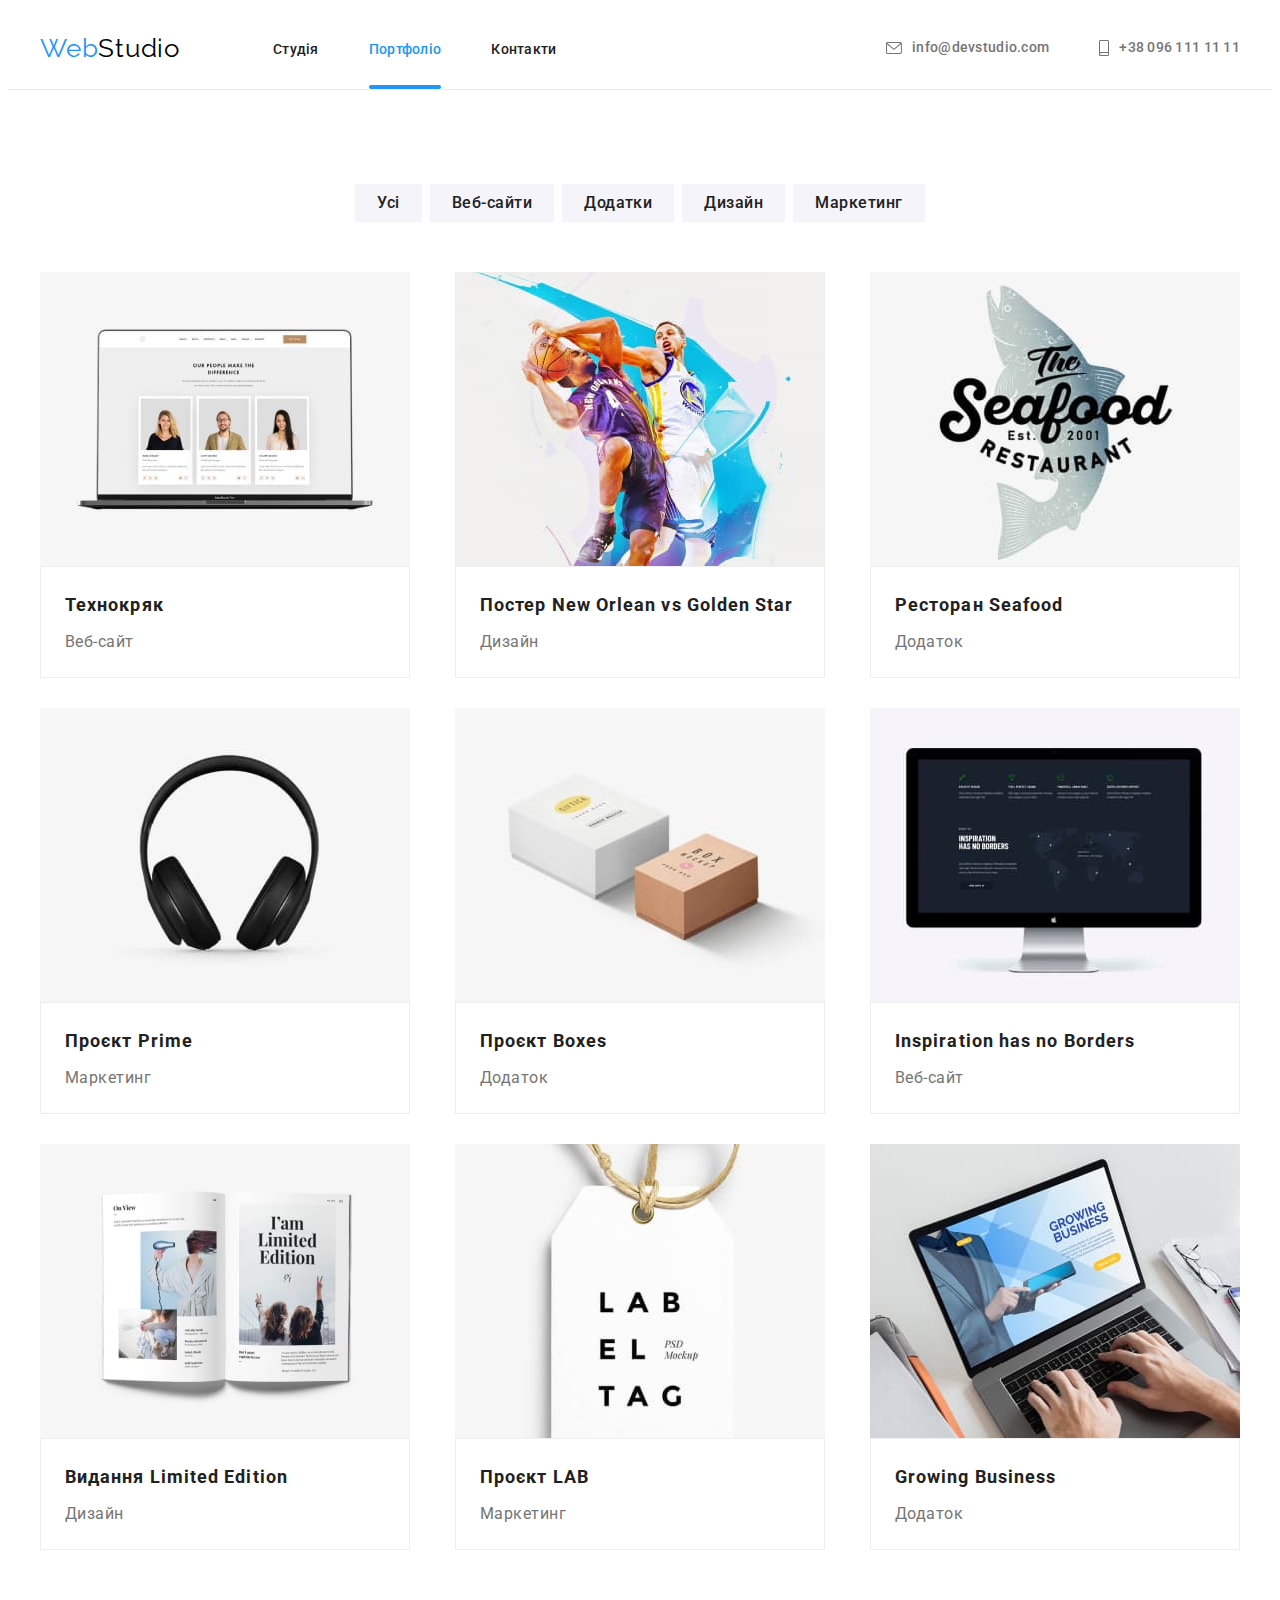
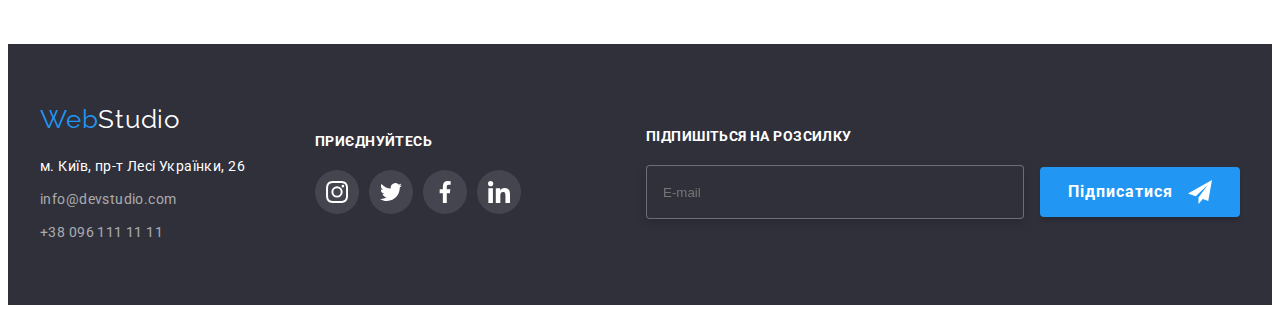
==== portfolio.html @ 121946a0 "Initial commit" ====
<!DOCTYPE html>
<html lang="uk">
  <head>
    <meta charset="UTF-8" />
    <meta http-equiv="X-UA-Compatible" content="IE=edge" />
    <meta name="viewport" content="width=device-width, initial-scale=1.0" />
    <title>Портфоліо</title>
    <link
      rel="stylesheet"
      href="https://cdnjs.cloudflare.com/ajax/libs/modern-normalize/1.1.0/modern-normalize.min.css"
      integrity="sha512-wpPYUAdjBVSE4KJnH1VR1HeZfpl1ub8YT/NKx4PuQ5NmX2tKuGu6U/JRp5y+Y8XG2tV+wKQpNHVUX03MfMFn9Q=="
      crossorigin="anonymous"
      referrerpolicy="no-referrer"
    />
    <link rel="stylesheet" href="./css/style.css" />
    <link rel="preconnect" href="https://fonts.googleapis.com" />
    <link rel="preconnect" href="https://fonts.gstatic.com" crossorigin />
    <link
      href="https://fonts.googleapis.com/css2?family=Raleway:wght@700&family=Roboto:wght@400;500;700;900&display=swap"
      rel="stylesheet"
    />
  </head>

  <body>
    <header>
      <div class="container">
        <a class="logo-header" href="">Web<span class="header-studio">Studio</span></a>
        <nav>
          <ul class="list">
            <li><a href="./index.html" class="link" target="_self">Студія</a></li>
            <li><a href="" class="link current">Портфоліо</a></li>
            <li><a href="" class="link">Контакти</a></li>
          </ul>
        </nav>

        <ul class="header-adress">
          <li>
            <a href="mailto:info@devstudio.com" class="header-mail">
              <svg width="16" height="12" class="header-mail-icon">
                <use href="./images/icons.svg#icon-envelope"></use>
              </svg>
              info@devstudio.com</a
            >
          </li>
          <li>
            <a href="tel:+380961111111" class="header-phone"
              ><svg width="10" height="16" class="header-phone-icon">
                <use href="./images/icons.svg#icon-smartphone"></use>
              </svg>
              +38 096 111 11 11</a
            >
          </li>
        </ul>
      </div>
    </header>
    <main>
      <section class="section">
        <div class="container">
          <ul class="main-list-btn">
            <li class="main-link-btn"><button class="button" type="button">Усі</button></li>
            <li class="main-link-btn"><button class="button" type="button">Веб-сайти</button></li>
            <li class="main-link-btn"><button class="button" type="button">Додатки</button></li>
            <li class="main-link-btn"><button class="button" type="button">Дизайн</button></li>
            <li class="main-link-btn"><button class="button" type="button">Маркетинг</button></li>
          </ul>
          <ul class="main-list">
            <li class="main-link">
              <a href="#" class="main-link-list-foto">
                <div class="img-overley">
                  <div class="img-portfolio">
                    <img
                      class="imag"
                      src="./images/people.jpg"
                      alt="Розробники"
                      width="370"
                      height="294"
                    />
                  </div>
                  <div class="overley">
                    <p class="overley-text">
                      Ресурс пропонує комплексні пропозиції з різним рівнем функціоналу та сервісів.
                      Все це дозволить відвідувачу отримати вичерпні відомості про компанію чи
                      приватну особу.
                    </p>
                  </div>
                </div>
                <div class="main-link-title">
                  <h3 class="main-link-lead">Технокряк</h3>
                  <p class="main-link-text">Веб-сайт</p>
                </div>
              </a>
            </li>
            <li class="main-link">
              <a href="#" class="main-link-list-foto">
                <div class="img-overley">
                  <div class="img-portfolio">
                    <img
                      src="./images/basketball.jpg"
                      alt="Баскетболісти"
                      width="370"
                      height="294"
                    />
                  </div>
                  <div class="overley">
                    <p class="overley-text">
                      Ресурс пропонує комплексні пропозиції з різним рівнем функціоналу та сервісів.
                      Все це дозволить відвідувачу отримати вичерпні відомості про компанію чи
                      приватну особу.
                    </p>
                  </div>
                </div>
                <div class="main-link-title">
                  <h3 class="main-link-lead">Постер New Orlean vs Golden Star</h3>
                  <p class="main-link-text">Дизайн</p>
                </div></a
              >
            </li>
            <li class="main-link">
              <a href="#" class="main-link-list-foto">
                <div class="img-overley">
                  <div class="img-portfolio">
                    <img
                      src="./images/restaurant.jpg"
                      alt="Ресторан морепродуктів"
                      width="370"
                      height="294"
                    />
                  </div>
                  <div class="overley">
                    <p class="overley-text">
                      Ресурс пропонує комплексні пропозиції з різним рівнем функціоналу та сервісів.
                      Все це дозволить відвідувачу отримати вичерпні відомості про компанію чи
                      приватну особу.
                    </p>
                  </div>
                </div>
                <div class="main-link-title">
                  <h3 class="main-link-lead">Ресторан Seafood</h3>
                  <p class="main-link-text">Додаток</p>
                </div></a
              >
            </li>
            <li class="main-link">
              <a href="#" class="main-link-list-foto">
                <div class="img-overley">
                  <div class="img-portfolio">
                    <img src="./images/headphones.jpg" alt="Навушники" width="370" height="294" />
                  </div>
                  <div class="overley">
                    <p class="overley-text">
                      Ресурс пропонує комплексні пропозиції з різним рівнем функціоналу та сервісів.
                      Все це дозволить відвідувачу отримати вичерпні відомості про компанію чи
                      приватну особу.
                    </p>
                  </div>
                </div>
                <div class="main-link-title">
                  <h3 class="main-link-lead">Проєкт Prime</h3>
                  <p class="main-link-text">Маркетинг</p>
                </div></a
              >
            </li>
            <li class="main-link">
              <a href="#" class="main-link-list-foto">
                <div class="img-overley">
                  <div class="img-portfolio">
                    <img src="./images/boxes.jpg" alt="Дві коробочки" width="370" height="294" />
                  </div>
                  <div class="overley">
                    <p class="overley-text">
                      Ресурс пропонує комплексні пропозиції з різним рівнем функціоналу та сервісів.
                      Все це дозволить відвідувачу отримати вичерпні відомості про компанію чи
                      приватну особу.
                    </p>
                  </div>
                </div>
                <div class="main-link-title">
                  <h3 class="main-link-lead">Проєкт Boxes</h3>
                  <p class="main-link-text">Додаток</p>
                </div></a
              >
            </li>
            <li class="main-link">
              <a href="#" class="main-link-list-foto">
                <div class="img-overley">
                  <div class="img-portfolio">
                    <img src="./images/monitor.jpg" alt="Монітор" width="370" height="294" />
                  </div>
                  <div class="overley">
                    <p class="overley-text">
                      Ресурс пропонує комплексні пропозиції з різним рівнем функціоналу та сервісів.
                      Все це дозволить відвідувачу отримати вичерпні відомості про компанію чи
                      приватну особу.
                    </p>
                  </div>
                </div>
                <div class="main-link-title">
                  <h3 class="main-link-lead">Inspiration has no Borders</h3>
                  <p class="main-link-text">Веб-сайт</p>
                </div></a
              >
            </li>
            <li class="main-link">
              <a href="#" class="main-link-list-foto">
                <div class="img-overley">
                  <div class="img-portfolio">
                    <img src="./images/journal.jpg" alt="Журнал" width="370" height="294" />
                  </div>
                  <div class="overley">
                    <p class="overley-text">
                      Ресурс пропонує комплексні пропозиції з різним рівнем функціоналу та сервісів.
                      Все це дозволить відвідувачу отримати вичерпні відомості про компанію чи
                      приватну особу.
                    </p>
                  </div>
                </div>
                <div class="main-link-title">
                  <h3 class="main-link-lead">Видання Limited Edition</h3>
                  <p class="main-link-text">Дизайн</p>
                </div></a
              >
            </li>
            <li class="main-link">
              <a href="#" class="main-link-list-foto">
                <div class="img-overley">
                  <div class="img-portfolio">
                    <img src="./images/leibl.jpg" alt="Бірка" width="370" height="294" />
                  </div>
                  <div class="overley">
                    <p class="overley-text">
                      Ресурс пропонує комплексні пропозиції з різним рівнем функціоналу та сервісів.
                      Все це дозволить відвідувачу отримати вичерпні відомості про компанію чи
                      приватну особу.
                    </p>
                  </div>
                </div>
                <div class="main-link-title">
                  <h3 class="main-link-lead">Проєкт LAB</h3>
                  <p class="main-link-text">Маркетинг</p>
                </div></a
              >
            </li>
            <li class="main-link">
              <a href="#" class="main-link-list-foto">
                <div class="img-overley">
                  <div class="img-portfolio">
                    <img src="./images/notebook.jpg" alt="Ноутбук" width="370" height="294" />
                  </div>
                  <div class="overley">
                    <p class="overley-text">
                      Ресурс пропонує комплексні пропозиції з різним рівнем функціоналу та сервісів.
                      Все це дозволить відвідувачу отримати вичерпні відомості про компанію чи
                      приватну особу.
                    </p>
                  </div>
                </div>
                <div class="main-link-title">
                  <h3 class="main-link-lead">Growing Business</h3>
                  <p class="main-link-text">Додаток</p>
                </div></a
              >
            </li>
          </ul>
        </div>
      </section>
    </main>
    <footer class="footer">
      <div class="container footer-cont">
        <div class="experiment">
          <a class="logo-footer" href="">Web<span class="footer-studio">Studio</span></a>

          <address>
            <ul class="footer-adress">
              <li class="footer-adress-list">
                <a
                  href="https://goo.gl/maps/3ANPrS1P89TsDABWA"
                  class="map"
                  target="_blank"
                  rel="noopener noreferrer nofollow"
                  >м. Київ, пр-т Лесі Українки, 26</a
                >
              </li>
              <li class="footer-adress-list">
                <a href="mailto:info@devstudio.com" class="footer-mail">info@devstudio.com</a>
              </li>
              <li class="footer-adress-list">
                <a href="tel:+380961111111" class="footer-phone">+38 096 111 11 11</a>
              </li>
            </ul>
          </address>
        </div>

        <div class="footer-social">
          <h3 class="footer-invite-text">Приєднуйтесь</h3>
          <ul class="footer-invite">
            <li class="footer-invite-link">
              <a href="#" class="footer-invite-item"
                ><svg width="22" height="22" class="footer-invite-icon">
                  <use href="./images/icons.svg#icon-instagram"></use></svg
              ></a>
            </li>
            <li class="footer-invite-link">
              <a href="#" class="footer-invite-item"
                ><svg width="22" height="22" class="footer-invite-icon">
                  <use href="./images/icons.svg#icon-twitter"></use></svg
              ></a>
            </li>
            <li class="footer-invite-link">
              <a href="#" class="footer-invite-item"
                ><svg width="22" height="22" class="footer-invite-icon">
                  <use href="./images/icons.svg#icon-facebook"></use></svg
              ></a>
            </li>
            <li class="footer-invite-link">
              <a href="#" class="footer-invite-item"
                ><svg width="22" height="22" class="footer-invite-icon">
                  <use href="./images/icons.svg#icon-linkedin"></use></svg
              ></a>
            </li>
          </ul>
        </div>
        <div class="footer-mailing">
          <p class="footer-mailing-text">Підпишіться на розсилку</p>
          <form class="form-footer">
            <label class="mailing-text">
              <input class="input-text" name="Email" type="Email" placeholder="E-mail"
            /></label>

            <button type="submit" class="footer-mailing-btn">
              Підписатися
              <svg width="24" height="24" class="footer-icon-send">
                <use href="./images/icons.svg#icon-icon-send"></use>
              </svg>
            </button>
          </form>
        </div>
      </div>
    </footer>
    <script src="./js/modal.js"></script>
  </body>
</html>
---- css/style.css ----
:root {
  --primery-color: #212121;
  --accent-color: #2196f3;
  --second-color: #757575;
  --backround-color: #f5f5f5;
  --logo-web-color: #000000;
  --background-btn: #f5f4fa;
  --text-btn-accent: #ffffff;
  --footer-adress-text: rgba(255, 255, 255, 0.6);
  --footer-backround-color: #2f303a;
  --icon-color: #afb1b8;
}

/* ----------------------------body portfolio studio---------------------------------- */
body {
  font-family: 'Roboto', 'Raleway', sans-serif;
  color: var(--primery-color);
  /* width: 1600px;
  height: 1880px;
  background: #ffffff; */
}

p,
h1,
h2,
h3,
h4,
h5,
h6 {
  margin: 0px;
}

img {
  display: block;
  max-width: 100%;
  height: auto;
}

ul {
  margin: 0;
  padding-left: 0;
}

.button {
  cursor: pointer;
}

.section {
  padding: 94px 0px;
}

.container {
  width: 1200px;
  padding: 0px 15px;
  margin: 0px auto;
  /* border: 2px solid tomato; */
}

/*---------------------------- Header portfolio studio----------------------------- */
/* .container.container-header {
  border-bottom: 1px solid #ececec;
} */

header {
  border-bottom: 1px solid #ececec;
}

header .container {
  display: flex;
  align-items: center;
}

/* ---логотип--- */
.logo-header {
  padding: 25px 0;
  display: block;
}

.header-studio {
  color: var(--logo-web-color);
}

.logo-header {
  font-family: 'Raleway';
  font-size: 26px;
  line-height: 1.19;
  text-decoration: none;
  letter-spacing: 0.03em;
  color: var(--accent-color);
  margin-right: 93px;
}

/* ---сторінки сайту портфоліо--- */

.list {
  /* position: relative; */
  padding: 0;
  display: block;
  list-style-type: none;
  display: flex;
}

.link {
  position: relative;
  padding: 32px 0;
  font-weight: 500;
  font-size: 14px;
  line-height: 1.14;
  letter-spacing: 0.02em;
  text-decoration: none;
  color: var(--primery-color);
  transition: color 250ms cubic-bezier(0.4, 0, 0.2, 1);
}

.link:hover,
.link:focus {
  color: var(--accent-color);
}

.list .link.current::after {
  position: absolute;
  bottom: 0;
  right: 0;
  content: ' ';
  width: 100%;
  height: 4px;
  background: #2196f3;
  border-radius: 2px;
}

.list .link.current {
  color: var(--accent-color);
}

/* ---контакти шапки--- */
.header-adress {
  /* padding: 32px 0; */
  list-style-type: none;
  display: flex;
  margin-left: auto;
}

.header-mail {
  display: flex;
  margin-right: 50px;
  align-items: center;
}

.list > li:not(:last-child) {
  margin-right: 50px;
}

.header-mail,
.header-phone {
  padding: 32px 0;
  font-weight: 500;
  font-size: 14px;
  line-height: 1.14;
  letter-spacing: 0.02em;
  color: var(--second-color);
  text-decoration: none;
  fill: var(--second-color);
  align-items: center;
  transition: color 250ms cubic-bezier(0.4, 0, 0.2, 1);
}

.header-mail-icon {
  margin-right: 10px;
}
.header-phone {
  display: flex;
  align-items: center;
}

.header-phone-icon {
  margin-right: 10px;
}

.header-phone:focus,
.header-phone:hover,
.header-mail:focus,
.header-mail:hover {
  color: var(--accent-color);
  fill: currentColor;
}

/*----------------------------- Main portfolio studio----------------------- */

/*---кнопки фільтра портфоліо--- */
.main-list-btn {
  margin-bottom: 50px;
  display: flex;
  justify-content: center;
}

.main-list-btn > li:nth-child(n + 2) {
  margin-left: 8px;
}

.button {
  font-family: inherit;
  /* font-style: normal; */
  font-weight: 500;
  font-size: 16px;
  line-height: 1.63;
  text-align: center;
  letter-spacing: 0.03em;
  background: var(--background-btn);
  color: var(--primery-color);
  border: none;
  padding: 6px 22px;
  transition: background 250ms cubic-bezier(0.4, 0, 0.2, 1),
    color 250ms cubic-bezier(0.4, 0, 0.2, 1);
}

.button:hover,
.button:focus {
  color: var(--text-btn-accent);
  background: var(--accent-color);
  cursor: pointer;
  border-radius: 4px;
  box-shadow: 0px 3px 1px rgba(0, 0, 0, 0.1), 0px 1px 2px rgba(0, 0, 0, 0.08),
    0px 2px 2px rgba(0, 0, 0, 0.12);
  outline: transparent;
  /* border-radius: 4px; */
}

.main-link-btn {
  list-style-type: none;
}

/* Секція ефективні рішення стуія */
.solution {
  background-image: linear-gradient(rgba(47, 48, 58, 0.4), rgba(47, 48, 58, 0.4)),
    url(../images/effect-solution.jpg);
  max-width: 1600px;
  background-repeat: no-repeat;
  background-position: center;
  padding: 200px 0;
  margin-left: auto;
  margin-right: auto;
}

.solution-text {
  font-weight: 900;
  font-size: 44px;
  line-height: 1.36;
  text-align: center;
  letter-spacing: 0.06em;
  text-transform: uppercase;
  color: var(--text-btn-accent);
  width: 696px;
  margin: 0 auto 30px;
}

/* ----кнопка замовити послугу студія----- */
.button-studio {
  display: block;
  font-family: inherit;
  font-weight: 700;
  font-size: 16px;
  line-height: 1.88;
  letter-spacing: 0.06em;
  color: #ffffff;
  background: #2196f3;
  margin: 0 auto;
  padding: 10px 32px;
  border: none;
  transition: color 250ms cubic-bezier(0.4, 0, 0.2, 1),
    background-color 250ms cubic-bezier(0.4, 0, 0.2, 1);
}

.button-studio:hover,
.button-studio:focus {
  color: var(--accent-color);
  background: var(--text-btn-accent);
  cursor: pointer;
  border-radius: 4px;
}

/*---фото и текст портфоліо--- */
.main-list {
  list-style-type: none;
  display: flex;
  flex-wrap: wrap;
  justify-content: space-between;
  flex-basis: calc((100%-60px) / 3);
  row-gap: 30px;
}

/* .main-list > li:nth-child(3n + 1) {
  margin-left: 0px;
} */
.main-link a {
  text-decoration: none;
  font-family: inherit;
  color: inherit;
}

.main-link-title {
  /* margin: 20px 24px; */
  padding: 20px 24px;
  border: 1px solid #eeeeee;
}

.main-link.img {
  margin-right: 0;
}

.main-link-list-foto {
  display: block;
  transition: box-shadow 250ms cubic-bezier(0.4, 0, 0.2, 1);
}
.main-link-list-foto:hover,
.main-link-list-foto:focus {
  box-shadow: 0px 1px 1px rgba(0, 0, 0, 0.12), 0px 4px 4px rgba(0, 0, 0, 0.06),
    1px 4px 6px rgba(0, 0, 0, 0.16);
}
.main-link-list-foto:hover .overley,
.main-link-list-foto:focus .overley {
  /* transform: translateY(-408px); */
  transform: translateY(-294px);
}

.img-overley{
  position: relative;
  overflow: hidden;
transition: transform 250px cubic-bezier(0.4, 0, 0.2, 1);}


.overley {
  position: absolute;
  display: flex;
  justify-content: center;
  align-items: center;
  height: 294px;
  width: 100%;
  padding: 0 24px;
  background: rgba(33, 150, 243, 0.9);
  transition: transform 250ms cubic-bezier(0.4, 0, 0.2, 1);
}
.overley-text {
  font-size: 18px;
  line-height: 1.56;
  letter-spacing: 0.03em;
  color: var(--text-btn-accent);
}

/* .main-link{display: block;} */
.main-link-lead {
  /* font-family: 'Roboto';
  font-style: normal; */
  font-weight: 700;
  font-size: 18px;
  line-height: 2;
  letter-spacing: 0.06em;
  margin-bottom: 4px;
}

.main-link-text {
  font-size: 16px;
  line-height: 1.88;
  letter-spacing: 0.03em;
  color: var(--second-color);
}

/* -------Студія------ */

/* ---переваги студія--- */
.benefits {
  list-style-type: none;
  display: flex;
}

.benefits > li:not(:first-child) {
  margin-left: 30px;
}

.benefits-icon {
  display: flex;
  justify-content: center;
  align-items: center;
  margin-bottom: 30px;
  height: 120px;
  max-width: 270px;
  background: var(--background-btn);
  border-radius: 4px;
}
/* .benefits-icon-item
{
} */

.benefits-text {
  font-weight: 700;
  font-size: 14px;
  line-height: 1.14;
  letter-spacing: 0.03em;
  margin-bottom: 10px;
}

.benefits-subtext {
  font-size: 14px;
  line-height: 1.71;
  letter-spacing: 0.03em;
  color: var(--second-color);
  max-width: 270px;
}

/* ----about studio--- */
.section.about {
  padding-top: 0;
}

.text-section {
  font-weight: 700;
  font-size: 36px;
  line-height: 1.17;
  letter-spacing: 0.03em;
  margin-bottom: 50px;
  text-align: center;
}

.about-pictures {
  list-style-type: none;
  display: flex;
}

.about-pictures > li:not(:first-child) {
  margin-left: 30px;
}

.label {
  position: relative;
}
.label-studio {
  position: absolute;
  display: flex;
  bottom: 0;
  height: 70px;
  width: 100%;
  align-items: center;
  justify-content: center;
  background: rgba(47, 48, 58, 0.8);
}
.label-studio-text {
  font-weight: 700;
  font-size: 14px;
  line-height: 1.14;
  text-align: center;
  letter-spacing: 0.03em;
  text-transform: uppercase;
  color: var(--text-btn-accent);
}

/* -----team studio-------- */
.text-section {
  margin-bottom: 50px;
}

.team {
  background-color: var(--background-btn);
}

.team-foto {
  list-style-type: none;
  display: flex;
}
.team-foto > li {
  box-shadow: 0px 1px 3px rgba(0, 0, 0, 0.12), 0px 1px 1px rgba(0, 0, 0, 0.14),
    0px 2px 1px rgba(0, 0, 0, 0.2);
  border-radius: 0px 0px 4px 4px;
}

.team-foto > li:not(:first-child) {
  margin-left: 30px;
}

.hero-name-position {
  padding-top: 30px;
  padding-bottom: 30px;
  background-color: var(--text-btn-accent);
}

.hero-name {
  font-weight: 500;
  font-size: 16px;
  line-height: 1.19;
  letter-spacing: 0.03em;
  /* margin-top: 30px; */
  margin-bottom: 10px;
  text-align: center;
}

.hero-position {
  font-size: 16px;
  line-height: 1.19;
  letter-spacing: 0.03em;
  color: var(--second-color);
  margin-bottom: 16px;
  text-align: center;
}
.hero-adress {
  list-style-type: none;
  display: flex;
  justify-content: center;
  align-items: center;
  gap: 10px;
}
.hero-adress-link {
  height: 44px;
  width: 44px;
}
.social-netw {
  display: flex;
  height: 100%;
  width: 100%;
  justify-content: center;
  align-items: center;
  border-radius: 50%;
  transition: background-color 250ms cubic-bezier(0.4, 0, 0.2, 1);
}
.soc-netw-item {
  fill: var(--icon-color);
  transition: fill 250ms cubic-bezier(0.4, 0, 0.2, 1);
}
.social-netw:hover,
.social-netw:focus {
  background-color: var(--accent-color);
  outline: transparent;
}

.social-netw:hover .soc-netw-item,
.social-netw:focus .soc-netw-item {
  fill: var(--text-btn-accent);
}
/* .social-netw:focus .soc-netw-item {
  fill: var(--text-btn-accent);
} */
/*---- Постійні клієнти studio ----*/

.regular-clients {
  font-weight: 700;
  font-size: 36px;
  line-height: 1.17;
  text-align: center;
  letter-spacing: 0.03em;
  color: var(--primery-color);
  margin-bottom: 50px;
}
.clients {
  list-style-type: none;
  display: flex;
  justify-content: space-between;
  align-items: center;
  gap: 30px;
}

.clients-icons {
  display: flex;
  width: 170px;
  height: 92px;
  justify-content: center;
  align-items: center;
}

.clients-icons-view {
  display: flex;
  height: 100%;
  width: 100%;
  justify-content: center;
  align-items: center;
  border: 1px solid var(--icon-color);
  border-radius: 4px;
  fill: var(--icon-color);
  transition: border 250ms cubic-bezier(0.4, 0, 0.2, 1);
}
.client-view {
  transition: fill 250ms cubic-bezier(0.4, 0, 0.2, 1);
}
.clients-icons-view:hover .client-view,
.clients-icons-view:focus .client-view {
  fill: var(--accent-color);
}
/* .clients-icons-view:focus .client-view {
  fill: var(--accent-color);
} */
.clients-icons-view:hover {
  border: 1px solid var(--accent-color);
  border-radius: 4px;
}
.clients-icons-view:focus {
  border: 1px solid var(--accent-color);
  border-radius: 4px;
  outline: transparent;
}

/*------------------------- Footer portfolio studio-------------------------*/
.footer-studio {
  color: var(--text-btn-accent);
}

.logo-footer {
  /* padding: 25px 0; */
  display: block;
  font-family: 'Raleway';
  font-size: 26px;
  line-height: 1.19;
  text-decoration: none;
  letter-spacing: 0.03em;
  color: var(--accent-color);
  margin-bottom: 20px;
  /* margin-right: 93px; */
  /* padding-top: 60px; */
}

footer {
  /* width: 1600px;
  height: 252px; */
  background: var(--footer-backround-color);
  margin: 0 auto;
  padding: 60px 0;
}

.footer-adress {
  list-style-type: none;
  /* margin-top: 20px; */
}

.footer-adress-list:not(:last-child) {
  margin-bottom: 9px;
}

.footer-adress a {
  text-decoration: none;
  font-style: normal;
  font-size: 14px;
  line-height: 1.7;
  letter-spacing: 0.03em;
  color: var(--footer-adress-text);
  display: block;
  transition: color 250ms cubic-bezier(0.4, 0, 0.2, 1);
}

.footer-adress .map {
  color: var(--text-btn-accent);
}

.map:hover,
.map:focus,
.footer-mail:hover,
.footer-mail:focus,
.footer-phone:hover,
.footer-phone:focus {
  color: var(--accent-color);
}
.footer-invite-text {
  font-weight: 700;
  font-size: 14px;
  line-height: 1.14;
  letter-spacing: 0.03em;
  text-transform: uppercase;
  color: var(--text-btn-accent);
  margin-bottom: 20px;
  text-align: left;
}
.footer-invite {
  list-style-type: none;
  display: flex;
}
.footer-social {
  margin-left: 70px;
}

.footer-invite-link {
  width: 44px;
  height: 44px;
  justify-content: space-between;
  align-items: center;
  background: rgba(255, 255, 255, 0.1);
  border-radius: 50%;
}
.footer-invite-link:not(:first-child) {
  margin-left: 10px;
}

.footer-cont {
  display: flex;
  align-items: center;
  justify-content: space-between;
}
.footer-invite-item {
  display: flex;
  width: 100%;
  height: 100%;
  justify-content: center;
  align-items: center;
  transition: background-color 250ms cubic-bezier(0.4, 0, 0.2, 1);
}
.footer-invite-icon {
  fill: var(--text-btn-accent);
}
.footer-invite-item:focus,
.footer-invite-item:hover {
  background-color: var(--accent-color);
  border-radius: 50%;
  outline: transparent;
}
.footer-mailing {
  margin-left: auto;
}
.footer-mailing-text {
  margin-bottom: 20px;
  font-family: 'Roboto';
  font-style: normal;
  font-weight: 700;
  font-size: 14px;
  line-height: 1.14;
  letter-spacing: 0.03em;
  text-transform: uppercase;
  color: var(--text-btn-accent);
}

.input-text {
  padding-left: 16px;
  color: var(--backround-color);
  background: var(--footer-backround-color);
  width: 358px;
  height: 50px;
  border: 1px solid rgba(255, 255, 255, 0.3);
  filter: drop-shadow(0px 4px 4px rgba(0, 0, 0, 0.15));
  border-radius: 4px;
}
.footer-mailing-btn {
  position: relative;
  width: 200px;
  height: 50px;
  background: var(--accent-color);
  box-shadow: 0px 4px 4px rgba(0, 0, 0, 0.15);
  border-radius: 4px;
}
.footer-mailing-btn {
  margin-left: 12px;
  padding: 10px 28px;
  text-align: start;
  cursor: pointer;
  border: none;
  font-family: 'Roboto';
  font-style: normal;
  font-weight: 700;
  font-size: 16px;
  line-height: 1.88;
  letter-spacing: 0.06em;
  color: var(--text-btn-accent);
}
.footer-icon-send {
  position: absolute;
  top: 13px;
  right: 28px;
}
/* ----------Модальне вікно----------- */
.backdrop {
  position: fixed;
  top: 0;
  height: 100%;
  width: 100%;
  background: rgba(0, 0, 0, 0.2);
  transition: opacity 500ms linear, visibility 500ms linear;
}
.modal {
  position: absolute;
  padding: 40px;
  height: 581px;
  min-width: 530px;
  top: 50%;
  left: 50%;
  transform: translate(-50%, -50%) rotate(0);
  background: var(--text-btn-accent);
  box-shadow: 0px 1px 3px rgba(0, 0, 0, 0.12), 0px 1px 1px rgba(0, 0, 0, 0.14),
    0px 2px 1px rgba(0, 0, 0, 0.2);
  border-radius: 4px;
  transition: transform 300ms linear;
}
.label-text {
  display: block;
  font-family: 'Roboto';
  font-style: normal;
  font-weight: 400;
  font-size: 12px;
  line-height: 1.17;
  letter-spacing: 0.01em;
  color: var(--second-color);
  width: 100%;
  /* margin-bottom: 10px; */
}
.modal-input-text {
  padding-left: 42px;
  width: 100%;
  border: 1px solid rgba(33, 33, 33, 0.2);
  border-radius: 4px;
  height: 40px;
  cursor: pointer;
  transition: border-color 250ms cubic-bezier(0.4, 0, 0.2, 1);
}
textarea {
  resize: none;
}
.modal-input-wrap textarea {
  display: block;
  margin-bottom: 20px;
  height: 120px;
  padding: 12px 16px;
}
textarea::placeholder {
  font-family: 'Roboto';
  font-style: normal;
  font-weight: 400;
  font-size: 12px;
  line-height: 1.17;
  letter-spacing: 0.01em;
  color: rgba(117, 117, 117, 0.5);
}
textarea::not(::placeholder-shown) {
  border-color: var(--accent-color);
}
/* .modal-person-icon {
} */
.modal-input-text:focus + svg,
.modal-input-text:hover + svg {
  fill: var(--accent-color);
  border-color: var(--accent-color);
}
.modal-input-text:focus,
.modal-input-text:hover {
  border-color: var(--accent-color);
  outline: none;
}
.inpp:checked + .icon-agree > svg.icon-agree-frame {
  fill: var(--accent-color);
  background-color: var(--accent-color);
  border-radius: 2px;
}

.modal-icon {
  position: absolute;
  height: 100%;
  width: 100%;
  padding: 4px 2px 3px 3px;
  fill: none;
  transition: fill 250ms cubic-bezier(0.4, 0, 0.2, 1);
}
.inpp:checked + .icon-agree > svg.modal-icon {
  fill: var(--text-btn-accent);
}

.icon-agree-frame {
  display: flex;
  width: 100%;
  height: 100%;
  justify-content: center;
  align-items: center;
  transition: fill 250ms cubic-bezier(0.4, 0, 0.2, 1),
    background-color 250ms cubic-bezier(0.4, 0, 0.2, 1);
}
/* .icon-agree-frame {
  fill: #2196f3;
  background-color: #2196f3;
} */
.modal-agree {
  font-family: 'Roboto';
  font-style: normal;
  font-weight: 400;
  font-size: 14px;
  line-height: 1.71;
  letter-spacing: 0.03em;
  color: var(--second-color);
}
.modal-icon-agree {
  display: flex;
  justify-content: center;
  align-items: center;
}
.icon-agree {
  display: flex;
  width: 16px;
  height: 15px;
  justify-content: center;
  align-items: center;
  position: relative;
  margin-right: 8px;
}

.modal-head-text {
  font-family: 'Roboto';
  font-style: normal;
  font-weight: 700;
  font-size: 20px;
  line-height: 1.15;
  text-align: center;
  letter-spacing: 0.03em;
  color: var(--primery-color);
  margin-bottom: 12px;
}

.modal-agree-btn {
  margin-top: 30px;
  margin-left: auto;
  margin-right: auto;
  width: 200px;
  height: 50px;
  font-family: 'Roboto';
  font-style: normal;
  font-weight: 700;
  font-size: 16px;
  line-height: 1.88;
  display: block;
  border: none;
  letter-spacing: 0.06em;
  color: var(--text-btn-accent);
  background: var(--accent-color);
  box-shadow: 0px 4px 4px rgba(0, 0, 0, 0.15);
  border-radius: 4px;
  cursor: pointer;
}

.modal-input-wrap {
  margin-top: 4px;
  margin-bottom: 10px;
  position: relative;
}
.modal-person-icon {
  position: absolute;
  top: 50%;
  transform: translateY(-50%);
  left: 12px;
  transition: fill 250ms cubic-bezier(0.4, 0, 0.2, 1);
}
.backdrop.is-hidden .modal {
  transform: translate(-50%, -50%) rotate(-180deg);
}
.link-modal-agree {
  text-decoration-color: var(--accent-color);
}
.modal-agree > a .text-treaty {
  color: var(--accent-color);
}
/* ---кнопка закриття модального вікна--- */
.btn-close-modal {
  padding: 0;
  position: absolute;
  display: flex;
  justify-content: center;
  align-items: center;
  width: 30px;
  height: 30px;
  right: 8px;
  top: 8px;
  background-color: var(--text-btn-accent);
  border: 1px solid rgba(0, 0, 0, 0.1);
  border-radius: 50%;
  cursor: pointer;
}
.btn-close-modal:hover .modal-close-icon,
btn-close-modal:focus .modal-close-icon {
  fill: var(--accent-color);
}
.modal-close-icon {
  display: flex;
  justify-content: center;
  align-items: center;
  fill: var(--logo-web-color);
  transition: fill 500ms cubic-bezier(0.4, 0, 0.2, 1);
}
.visually-hidden {
  visibility: hidden;
  opacity: 0;
  pointer-events: none;
}
.is-hidden {
  visibility: hidden;
  opacity: 0;
  pointer-events: none;
}
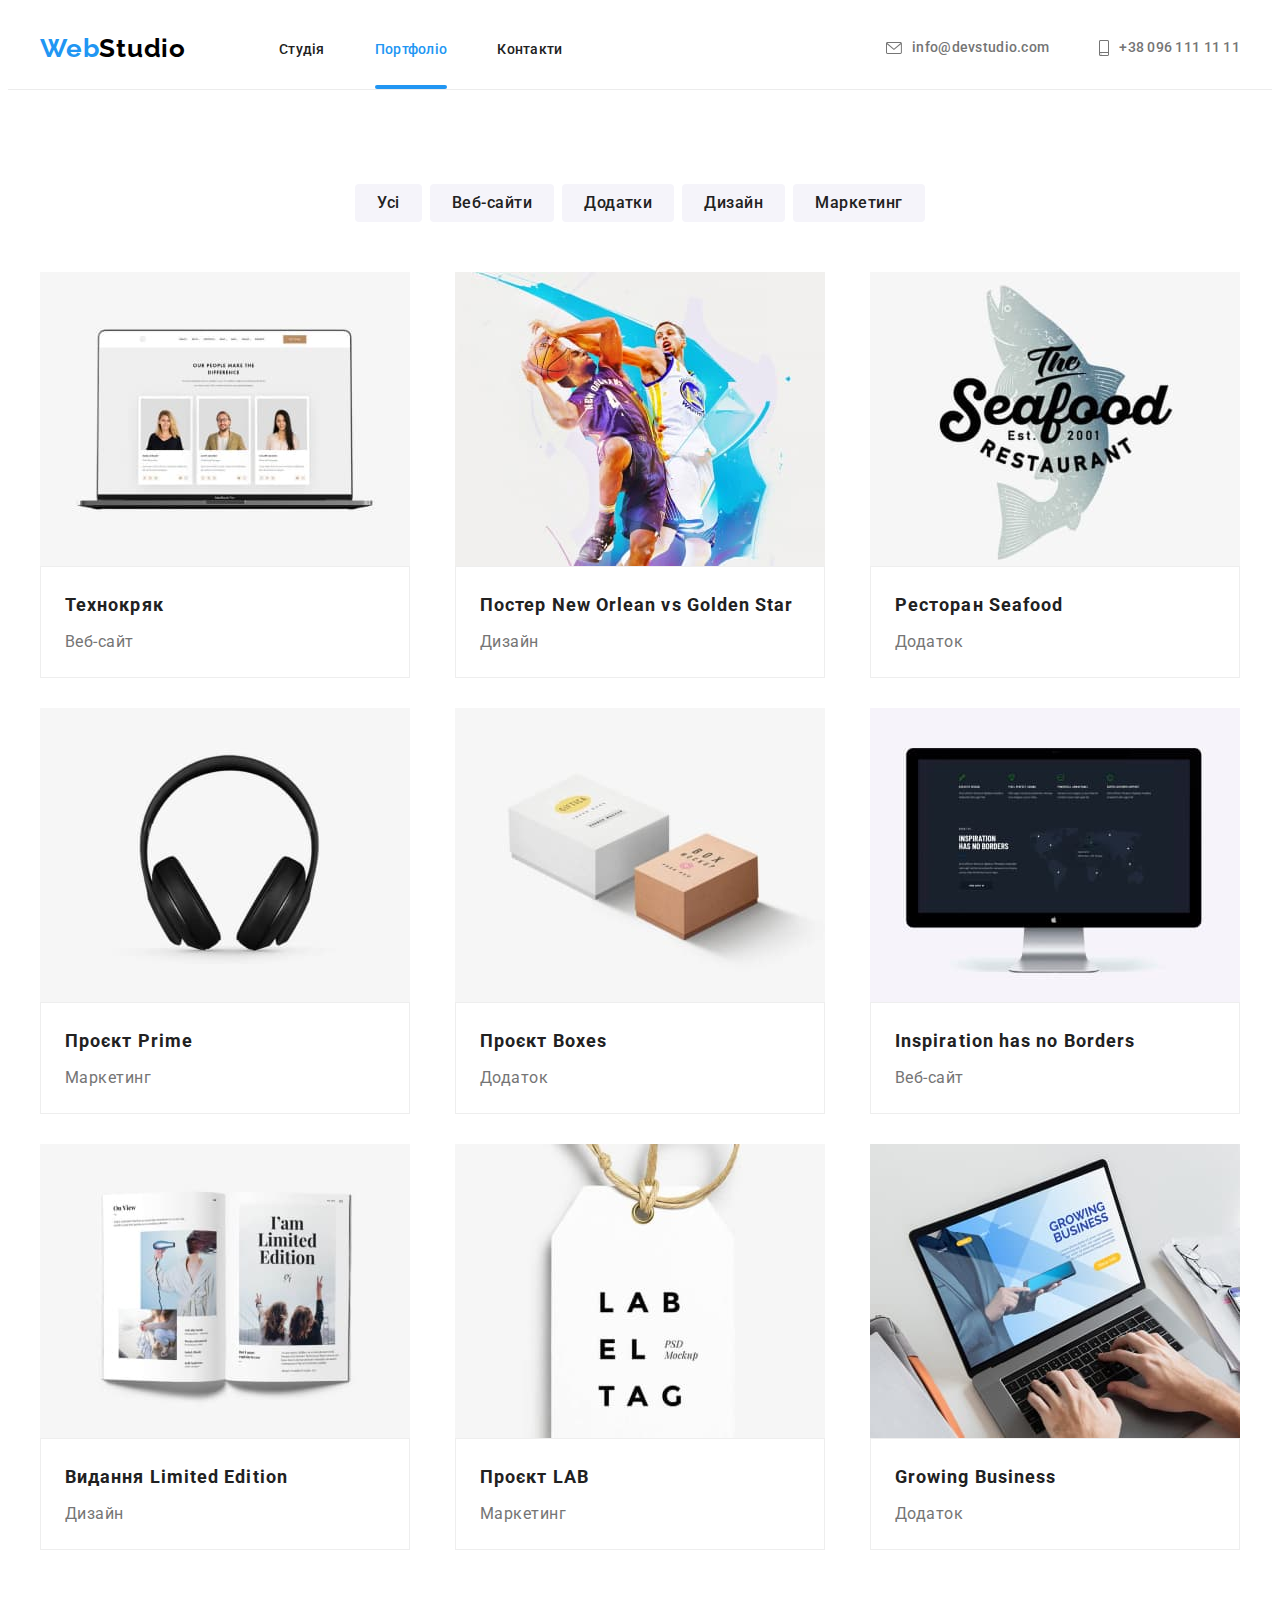
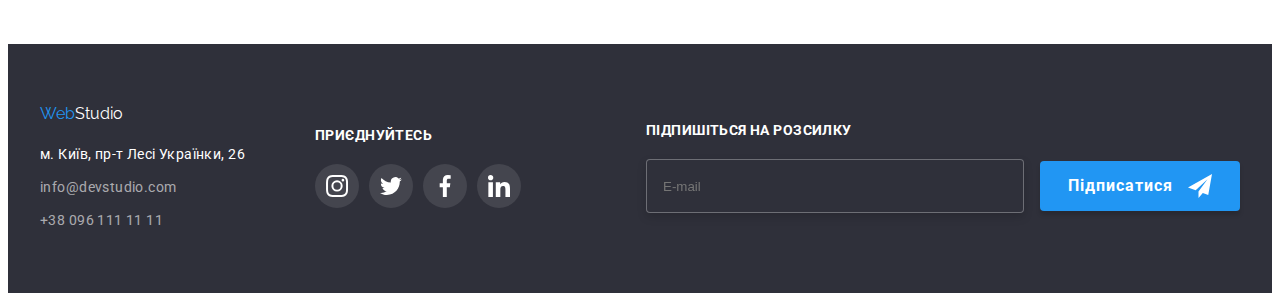
==== commit 932fed92: "final-hw7" ====
--- a/portfolio.html
+++ b/portfolio.html
@@ -12,7 +12,8 @@
       crossorigin="anonymous"
       referrerpolicy="no-referrer"
     />
-    <link rel="stylesheet" href="./css/style.css" />
+    <link rel="stylesheet" href="./css/main.min.css" />
+    <!-- <link rel="stylesheet" href="./css/style.css" /> -->
     <link rel="preconnect" href="https://fonts.googleapis.com" />
     <link rel="preconnect" href="https://fonts.gstatic.com" crossorigin />
     <link
@@ -22,29 +23,31 @@
   </head>
 
   <body>
-    <header>
+    <header class="header">
       <div class="container">
-        <a class="logo-header" href="">Web<span class="header-studio">Studio</span></a>
-        <nav>
-          <ul class="list">
-            <li><a href="./index.html" class="link" target="_self">Студія</a></li>
-            <li><a href="" class="link current">Портфоліо</a></li>
-            <li><a href="" class="link">Контакти</a></li>
+        <a class="logo header__logo" href=""
+          >Web<span class="logo__text header__logo--color">Studio</span></a
+        >
+        <nav class="navigation header__navigation">
+          <ul class="navigation__list">
+            <li><a href="./index.html" class="navigation__link" target="_self">Студія</a></li>
+            <li><a href="" class="navigation__link current">Портфоліо</a></li>
+            <li><a href="" class="navigation__link">Контакти</a></li>
           </ul>
         </nav>
 
-        <ul class="header-adress">
+        <ul class="connection connection--margin-left">
           <li>
-            <a href="mailto:info@devstudio.com" class="header-mail">
-              <svg width="16" height="12" class="header-mail-icon">
+            <a href="mailto:info@devstudio.com" class="connection__mail">
+              <svg width="16" height="12" class="connection__icon">
                 <use href="./images/icons.svg#icon-envelope"></use>
               </svg>
               info@devstudio.com</a
             >
           </li>
           <li>
-            <a href="tel:+380961111111" class="header-phone"
-              ><svg width="10" height="16" class="header-phone-icon">
+            <a href="tel:+380961111111" class="connection__phone"
+              ><svg width="10" height="16" class="connection__icon">
                 <use href="./images/icons.svg#icon-smartphone"></use>
               </svg>
               +38 096 111 11 11</a
@@ -56,44 +59,48 @@
     <main>
       <section class="section">
         <div class="container">
-          <ul class="main-list-btn">
-            <li class="main-link-btn"><button class="button" type="button">Усі</button></li>
-            <li class="main-link-btn"><button class="button" type="button">Веб-сайти</button></li>
-            <li class="main-link-btn"><button class="button" type="button">Додатки</button></li>
-            <li class="main-link-btn"><button class="button" type="button">Дизайн</button></li>
-            <li class="main-link-btn"><button class="button" type="button">Маркетинг</button></li>
+          <ul class="filtr section__filtr">
+            <li class="filtr__link">
+              <button class="button filtr__button" type="button">Усі</button>
+            </li>
+            <li class="filtr__link">
+              <button class="button filtr__button" type="button">Веб-сайти</button>
+            </li>
+            <li class="filtr__link">
+              <button class="button filtr__button" type="button">Додатки</button>
+            </li>
+            <li class="filtr__link">
+              <button class="button filtr__button" type="button">Дизайн</button>
+            </li>
+            <li class="filtr__link">
+              <button class="button filtr__button" type="button">Маркетинг</button>
+            </li>
           </ul>
-          <ul class="main-list">
-            <li class="main-link">
-              <a href="#" class="main-link-list-foto">
-                <div class="img-overley">
-                  <div class="img-portfolio">
-                    <img
-                      class="imag"
-                      src="./images/people.jpg"
-                      alt="Розробники"
-                      width="370"
-                      height="294"
-                    />
-                  </div>
-                  <div class="overley">
-                    <p class="overley-text">
-                      Ресурс пропонує комплексні пропозиції з різним рівнем функціоналу та сервісів.
-                      Все це дозволить відвідувачу отримати вичерпні відомості про компанію чи
-                      приватну особу.
-                    </p>
-                  </div>
-                </div>
-                <div class="main-link-title">
-                  <h3 class="main-link-lead">Технокряк</h3>
-                  <p class="main-link-text">Веб-сайт</p>
+          <ul class="poster section__poster">
+            <li class="poster__list">
+              <a href="#" class="poster__link">
+                <div class="poster__wrapper">
+                  <div class="poster__img img-portfolio">
+                    <img src="./images/people.jpg" alt="Розробники" width="370" height="294" />
+                  </div>
+                  <div class="overlay poster__overlay">
+                    <p class="overlay__text">
+                      Ресурс пропонує комплексні пропозиції з різним рівнем функціоналу та сервісів.
+                      Все це дозволить відвідувачу отримати вичерпні відомості про компанію чи
+                      приватну особу.
+                    </p>
+                  </div>
+                </div>
+                <div class="poster__text-title">
+                  <h3 class="poster__name">Технокряк</h3>
+                  <p class="poster__view">Веб-сайт</p>
                 </div>
               </a>
             </li>
-            <li class="main-link">
-              <a href="#" class="main-link-list-foto">
-                <div class="img-overley">
-                  <div class="img-portfolio">
+            <li class="poster__list">
+              <a href="#" class="poster__link">
+                <div class="poster__wrapper">
+                  <div class="poster__img">
                     <img
                       src="./images/basketball.jpg"
                       alt="Баскетболісти"
@@ -101,24 +108,24 @@
                       height="294"
                     />
                   </div>
-                  <div class="overley">
-                    <p class="overley-text">
-                      Ресурс пропонує комплексні пропозиції з різним рівнем функціоналу та сервісів.
-                      Все це дозволить відвідувачу отримати вичерпні відомості про компанію чи
-                      приватну особу.
-                    </p>
-                  </div>
-                </div>
-                <div class="main-link-title">
-                  <h3 class="main-link-lead">Постер New Orlean vs Golden Star</h3>
-                  <p class="main-link-text">Дизайн</p>
-                </div></a
-              >
-            </li>
-            <li class="main-link">
-              <a href="#" class="main-link-list-foto">
-                <div class="img-overley">
-                  <div class="img-portfolio">
+                  <div class="overlay poster__overlay">
+                    <p class="overlay__text">
+                      Ресурс пропонує комплексні пропозиції з різним рівнем функціоналу та сервісів.
+                      Все це дозволить відвідувачу отримати вичерпні відомості про компанію чи
+                      приватну особу.
+                    </p>
+                  </div>
+                </div>
+                <div class="poster__text-title">
+                  <h3 class="poster__name">Постер New Orlean vs Golden Star</h3>
+                  <p class="poster__view">Дизайн</p>
+                </div></a
+              >
+            </li>
+            <li class="poster__list">
+              <a href="#" class="poster__link">
+                <div class="poster__wrapper">
+                  <div class="poster__img">
                     <img
                       src="./images/restaurant.jpg"
                       alt="Ресторан морепродуктів"
@@ -126,137 +133,137 @@
                       height="294"
                     />
                   </div>
-                  <div class="overley">
-                    <p class="overley-text">
-                      Ресурс пропонує комплексні пропозиції з різним рівнем функціоналу та сервісів.
-                      Все це дозволить відвідувачу отримати вичерпні відомості про компанію чи
-                      приватну особу.
-                    </p>
-                  </div>
-                </div>
-                <div class="main-link-title">
-                  <h3 class="main-link-lead">Ресторан Seafood</h3>
-                  <p class="main-link-text">Додаток</p>
-                </div></a
-              >
-            </li>
-            <li class="main-link">
-              <a href="#" class="main-link-list-foto">
-                <div class="img-overley">
-                  <div class="img-portfolio">
+                  <div class="overlay poster__overlay">
+                    <p class="overlay__text">
+                      Ресурс пропонує комплексні пропозиції з різним рівнем функціоналу та сервісів.
+                      Все це дозволить відвідувачу отримати вичерпні відомості про компанію чи
+                      приватну особу.
+                    </p>
+                  </div>
+                </div>
+                <div class="poster__text-title">
+                  <h3 class="poster__name">Ресторан Seafood</h3>
+                  <p class="poster__view">Додаток</p>
+                </div></a
+              >
+            </li>
+            <li class="poster__list">
+              <a href="#" class="poster__link">
+                <div class="poster__wrapper">
+                  <div class="poster__img">
                     <img src="./images/headphones.jpg" alt="Навушники" width="370" height="294" />
                   </div>
-                  <div class="overley">
-                    <p class="overley-text">
-                      Ресурс пропонує комплексні пропозиції з різним рівнем функціоналу та сервісів.
-                      Все це дозволить відвідувачу отримати вичерпні відомості про компанію чи
-                      приватну особу.
-                    </p>
-                  </div>
-                </div>
-                <div class="main-link-title">
-                  <h3 class="main-link-lead">Проєкт Prime</h3>
-                  <p class="main-link-text">Маркетинг</p>
-                </div></a
-              >
-            </li>
-            <li class="main-link">
-              <a href="#" class="main-link-list-foto">
-                <div class="img-overley">
-                  <div class="img-portfolio">
+                  <div class="overlay poster__overlay">
+                    <p class="overlay__text">
+                      Ресурс пропонує комплексні пропозиції з різним рівнем функціоналу та сервісів.
+                      Все це дозволить відвідувачу отримати вичерпні відомості про компанію чи
+                      приватну особу.
+                    </p>
+                  </div>
+                </div>
+                <div class="poster__text-title">
+                  <h3 class="poster__name">Проєкт Prime</h3>
+                  <p class="poster__view">Маркетинг</p>
+                </div></a
+              >
+            </li>
+            <li class="poster__list">
+              <a href="#" class="poster__link">
+                <div class="poster__wrapper">
+                  <div class="poster__img">
                     <img src="./images/boxes.jpg" alt="Дві коробочки" width="370" height="294" />
                   </div>
-                  <div class="overley">
-                    <p class="overley-text">
-                      Ресурс пропонує комплексні пропозиції з різним рівнем функціоналу та сервісів.
-                      Все це дозволить відвідувачу отримати вичерпні відомості про компанію чи
-                      приватну особу.
-                    </p>
-                  </div>
-                </div>
-                <div class="main-link-title">
-                  <h3 class="main-link-lead">Проєкт Boxes</h3>
-                  <p class="main-link-text">Додаток</p>
-                </div></a
-              >
-            </li>
-            <li class="main-link">
-              <a href="#" class="main-link-list-foto">
-                <div class="img-overley">
-                  <div class="img-portfolio">
+                  <div class="overlay poster__overlay">
+                    <p class="overlay__text">
+                      Ресурс пропонує комплексні пропозиції з різним рівнем функціоналу та сервісів.
+                      Все це дозволить відвідувачу отримати вичерпні відомості про компанію чи
+                      приватну особу.
+                    </p>
+                  </div>
+                </div>
+                <div class="poster__text-title">
+                  <h3 class="poster__name">Проєкт Boxes</h3>
+                  <p class="poster__view">Додаток</p>
+                </div></a
+              >
+            </li>
+            <li class="poster__list">
+              <a href="#" class="poster__link">
+                <div class="poster__wrapper">
+                  <div class="poster__img">
                     <img src="./images/monitor.jpg" alt="Монітор" width="370" height="294" />
                   </div>
-                  <div class="overley">
-                    <p class="overley-text">
-                      Ресурс пропонує комплексні пропозиції з різним рівнем функціоналу та сервісів.
-                      Все це дозволить відвідувачу отримати вичерпні відомості про компанію чи
-                      приватну особу.
-                    </p>
-                  </div>
-                </div>
-                <div class="main-link-title">
-                  <h3 class="main-link-lead">Inspiration has no Borders</h3>
-                  <p class="main-link-text">Веб-сайт</p>
-                </div></a
-              >
-            </li>
-            <li class="main-link">
-              <a href="#" class="main-link-list-foto">
-                <div class="img-overley">
-                  <div class="img-portfolio">
+                  <div class="overlay poster__overlay">
+                    <p class="overlay__text">
+                      Ресурс пропонує комплексні пропозиції з різним рівнем функціоналу та сервісів.
+                      Все це дозволить відвідувачу отримати вичерпні відомості про компанію чи
+                      приватну особу.
+                    </p>
+                  </div>
+                </div>
+                <div class="poster__text-title">
+                  <h3 class="poster__name">Inspiration has no Borders</h3>
+                  <p class="poster__view">Веб-сайт</p>
+                </div></a
+              >
+            </li>
+            <li class="poster__list">
+              <a href="#" class="poster__link">
+                <div class="poster__wrapper">
+                  <div class="poster__img">
                     <img src="./images/journal.jpg" alt="Журнал" width="370" height="294" />
                   </div>
-                  <div class="overley">
-                    <p class="overley-text">
-                      Ресурс пропонує комплексні пропозиції з різним рівнем функціоналу та сервісів.
-                      Все це дозволить відвідувачу отримати вичерпні відомості про компанію чи
-                      приватну особу.
-                    </p>
-                  </div>
-                </div>
-                <div class="main-link-title">
-                  <h3 class="main-link-lead">Видання Limited Edition</h3>
-                  <p class="main-link-text">Дизайн</p>
-                </div></a
-              >
-            </li>
-            <li class="main-link">
-              <a href="#" class="main-link-list-foto">
-                <div class="img-overley">
-                  <div class="img-portfolio">
+                  <div class="overlay poster__overlay">
+                    <p class="overlay__text">
+                      Ресурс пропонує комплексні пропозиції з різним рівнем функціоналу та сервісів.
+                      Все це дозволить відвідувачу отримати вичерпні відомості про компанію чи
+                      приватну особу.
+                    </p>
+                  </div>
+                </div>
+                <div class="poster__text-title">
+                  <h3 class="poster__name">Видання Limited Edition</h3>
+                  <p class="poster__view">Дизайн</p>
+                </div></a
+              >
+            </li>
+            <li class="poster__list">
+              <a href="#" class="poster__link">
+                <div class="poster__wrapper">
+                  <div class="poster__img">
                     <img src="./images/leibl.jpg" alt="Бірка" width="370" height="294" />
                   </div>
-                  <div class="overley">
-                    <p class="overley-text">
-                      Ресурс пропонує комплексні пропозиції з різним рівнем функціоналу та сервісів.
-                      Все це дозволить відвідувачу отримати вичерпні відомості про компанію чи
-                      приватну особу.
-                    </p>
-                  </div>
-                </div>
-                <div class="main-link-title">
-                  <h3 class="main-link-lead">Проєкт LAB</h3>
-                  <p class="main-link-text">Маркетинг</p>
-                </div></a
-              >
-            </li>
-            <li class="main-link">
-              <a href="#" class="main-link-list-foto">
-                <div class="img-overley">
-                  <div class="img-portfolio">
+                  <div class="overlay poster__overlay">
+                    <p class="overlay__text">
+                      Ресурс пропонує комплексні пропозиції з різним рівнем функціоналу та сервісів.
+                      Все це дозволить відвідувачу отримати вичерпні відомості про компанію чи
+                      приватну особу.
+                    </p>
+                  </div>
+                </div>
+                <div class="poster__text-title">
+                  <h3 class="poster__name">Проєкт LAB</h3>
+                  <p class="poster__view">Маркетинг</p>
+                </div></a
+              >
+            </li>
+            <li class="poster__list">
+              <a href="#" class="poster__link">
+                <div class="poster__wrapper">
+                  <div class="poster__img">
                     <img src="./images/notebook.jpg" alt="Ноутбук" width="370" height="294" />
                   </div>
-                  <div class="overley">
-                    <p class="overley-text">
-                      Ресурс пропонує комплексні пропозиції з різним рівнем функціоналу та сервісів.
-                      Все це дозволить відвідувачу отримати вичерпні відомості про компанію чи
-                      приватну особу.
-                    </p>
-                  </div>
-                </div>
-                <div class="main-link-title">
-                  <h3 class="main-link-lead">Growing Business</h3>
-                  <p class="main-link-text">Додаток</p>
+                  <div class="overlay poster__overlay">
+                    <p class="overlay__text">
+                      Ресурс пропонує комплексні пропозиції з різним рівнем функціоналу та сервісів.
+                      Все це дозволить відвідувачу отримати вичерпні відомості про компанію чи
+                      приватну особу.
+                    </p>
+                  </div>
+                </div>
+                <div class="poster__text-title">
+                  <h3 class="poster__name">Growing Business</h3>
+                  <p class="poster__view">Додаток</p>
                 </div></a
               >
             </li>
@@ -265,70 +272,78 @@
       </section>
     </main>
     <footer class="footer">
-      <div class="container footer-cont">
-        <div class="experiment">
-          <a class="logo-footer" href="">Web<span class="footer-studio">Studio</span></a>
+      <div class="container container__footer">
+        <div class="footer-connect">
+          <a class="logo footer-connect__logo" href=""
+            >Web<span class="logo__text-studio--color">Studio</span></a
+          >
 
           <address>
             <ul class="footer-adress">
-              <li class="footer-adress-list">
+              <li class="footer-adress__list">
                 <a
                   href="https://goo.gl/maps/3ANPrS1P89TsDABWA"
-                  class="map"
+                  class="footer-adress__map"
                   target="_blank"
                   rel="noopener noreferrer nofollow"
                   >м. Київ, пр-т Лесі Українки, 26</a
                 >
               </li>
-              <li class="footer-adress-list">
-                <a href="mailto:info@devstudio.com" class="footer-mail">info@devstudio.com</a>
+              <li class="footer-adress__list">
+                <a href="mailto:info@devstudio.com" class="footer-adress__mail"
+                  >info@devstudio.com</a
+                >
               </li>
-              <li class="footer-adress-list">
-                <a href="tel:+380961111111" class="footer-phone">+38 096 111 11 11</a>
+              <li class="footer-adress__list">
+                <a href="tel:+380961111111" class="footer-adress__phone">+38 096 111 11 11</a>
               </li>
             </ul>
           </address>
         </div>
 
-        <div class="footer-social">
-          <h3 class="footer-invite-text">Приєднуйтесь</h3>
-          <ul class="footer-invite">
-            <li class="footer-invite-link">
-              <a href="#" class="footer-invite-item"
-                ><svg width="22" height="22" class="footer-invite-icon">
+        <div class="footer-social footer-social--margin">
+          <p class="footer-social__text">Приєднуйтесь</p>
+          <ul class="footer-social__list">
+            <li class="footer-social__netw">
+              <a href="#" class="footer-social__link"
+                ><svg width="22" height="22" class="footer-social__icon">
                   <use href="./images/icons.svg#icon-instagram"></use></svg
               ></a>
             </li>
-            <li class="footer-invite-link">
-              <a href="#" class="footer-invite-item"
-                ><svg width="22" height="22" class="footer-invite-icon">
+            <li class="footer-social__netw">
+              <a href="#" class="footer-social__link"
+                ><svg width="22" height="22" class="footer-social__icon">
                   <use href="./images/icons.svg#icon-twitter"></use></svg
               ></a>
             </li>
-            <li class="footer-invite-link">
-              <a href="#" class="footer-invite-item"
-                ><svg width="22" height="22" class="footer-invite-icon">
+            <li class="footer-social__netw">
+              <a href="#" class="footer-social__link"
+                ><svg width="22" height="22" class="footer-social__icon">
                   <use href="./images/icons.svg#icon-facebook"></use></svg
               ></a>
             </li>
-            <li class="footer-invite-link">
-              <a href="#" class="footer-invite-item"
-                ><svg width="22" height="22" class="footer-invite-icon">
+            <li class="footer-social__netw">
+              <a href="#" class="footer-social__link"
+                ><svg width="22" height="22" class="footer-social__icon">
                   <use href="./images/icons.svg#icon-linkedin"></use></svg
               ></a>
             </li>
           </ul>
         </div>
-        <div class="footer-mailing">
-          <p class="footer-mailing-text">Підпишіться на розсилку</p>
-          <form class="form-footer">
-            <label class="mailing-text">
-              <input class="input-text" name="Email" type="Email" placeholder="E-mail"
+        <div class="footer-mailing footer-mailing--margin-left">
+          <p class="footer-mailing__text">Підпишіться на розсилку</p>
+          <form class="footer-mailing__form">
+            <label>
+              <input
+                class="footer-mailing__form-input"
+                name="Email"
+                type="Email"
+                placeholder="E-mail"
             /></label>
 
-            <button type="submit" class="footer-mailing-btn">
+            <button type="submit" class="footer-mailing__btn">
               Підписатися
-              <svg width="24" height="24" class="footer-icon-send">
+              <svg width="24" height="24" class="footer-mailing__icon">
                 <use href="./images/icons.svg#icon-icon-send"></use>
               </svg>
             </button>
--- a/css/main.min.css
+++ b/css/main.min.css
@@ -0,0 +1 @@
+:root{--primery-color: #212121;--accent-color: #2196f3;--second-color: #757575;--backround-color: #f5f5f5;--logo-web-color: #000000;--background-btn: #f5f4fa;--text-btn-accent: #ffffff;--footer-adress-text: rgba(255, 255, 255, 0.6);--footer-backround-color: #2f303a;--icon-color: #afb1b8}body{font-family:"Roboto","Raleway",sans-serif;color:var(--primery-color)}.header{border-bottom:1px solid #ececec}.header .container{display:flex;align-items:center}.header__logo{padding:25px 0;margin-right:93px;font-weight:700;font-size:26px;line-height:1.19;letter-spacing:0.03em}.header__logo--color{color:var(--logo-web-color)}.navigation__list{padding:0;display:block;list-style-type:none;display:flex}.navigation__list>li:not(:last-child){margin-right:50px}.navigation__link{position:relative;padding:32px 0;font-weight:500;font-size:14px;line-height:1.14;letter-spacing:0.02em;text-decoration:none;color:var(--primery-color);transition:color 250ms cubic-bezier(0.4, 0, 0.2, 1)}.navigation__link:hover,.navigation__link:focus{color:var(--accent-color)}.navigation__list .navigation__link.current{color:var(--accent-color)}.navigation__list .navigation__link.current::after{position:absolute;bottom:0;right:0;content:" ";width:100%;height:4px;background:#2196f3;border-radius:2px}.connection{list-style-type:none;display:flex}.connection--margin-left{margin-left:auto}.connection__mail{display:flex;margin-right:50px;align-items:center}.connection__mail:focus,.connection__mail:hover{color:var(--accent-color);fill:currentColor}.connection__mail,.connection__phone{padding:32px 0;font-weight:500;font-size:14px;line-height:1.14;letter-spacing:0.02em;color:var(--second-color);text-decoration:none;fill:var(--second-color);align-items:center;transition:color 250ms cubic-bezier(0.4, 0, 0.2, 1)}.connection__phone{display:flex;align-items:center}.connection__phone:hover,.connection__phone:focus{color:var(--accent-color);fill:currentColor}.connection__icon{margin-right:10px}p,h1,h2,h3,h4,h5,h6{margin:0px}ul{margin:0;padding-left:0}img{display:block;max-width:100%;height:auto}.button{cursor:pointer}.section{padding:94px 0px}.container{width:1200px;padding:0px 15px;margin:0px auto}.logo{display:block;font-family:"Raleway";text-decoration:none;color:var(--accent-color)}.button{display:block;font-family:inherit;border:none;border-radius:4px}.solution{background-image:linear-gradient(rgba(47, 48, 58, 0.4), rgba(47, 48, 58, 0.4)),url(../images/effect-solution.jpg);max-width:1600px;background-repeat:no-repeat;background-position:center;padding:200px 0}.solution--positional{margin-left:auto;margin-right:auto}.solution__text{font-weight:900;font-size:44px;line-height:1.36;letter-spacing:0.06em;text-align:center;text-transform:uppercase;color:var(--text-btn-accent);width:696px;margin:0 auto 30px}.solution__button{font-weight:700;font-size:16px;line-height:1.88;letter-spacing:0.06em;color:var(--text-btn-accent);background:var(--accent-color);margin:0 auto;padding:10px 32px;border:none;border-radius:4px;transition:color 250ms cubic-bezier(0.4, 0, 0.2, 1),background-color 250ms cubic-bezier(0.4, 0, 0.2, 1)}.solution__button:hover,.solution__button:focus{color:var(--accent-color);background:var(--text-btn-accent);cursor:pointer;border-radius:4px}.benefits{list-style-type:none;display:flex}.section__benefits>li:not(:first-child){margin-left:30px}.benefits__icon{display:flex;justify-content:center;align-items:center;margin-bottom:30px;height:120px;max-width:270px;background:var(--background-btn);border-radius:4px}.benefits__text{font-weight:700;font-size:14px;line-height:1.14;letter-spacing:0.03em;margin-bottom:10px}.benefits__subtext{font-size:14px;line-height:1.71;letter-spacing:0.03em;color:var(--second-color);max-width:270px}.about{padding-top:0;padding-bottom:94px}.about__text{font-weight:700;font-size:36px;line-height:1.17;letter-spacing:0.03em;margin-bottom:50px;text-align:center}.about__application{list-style-type:none;display:flex}.about__application>li:not(:first-child){margin-left:30px}.application__pictures{position:relative}.application__label{position:absolute;display:flex;bottom:0;height:70px;width:100%;align-items:center;justify-content:center;background:rgba(47,48,58,.8)}.application__text{font-weight:700;font-size:14px;line-height:1.14;letter-spacing:0.03em;text-align:center;text-transform:uppercase;color:var(--text-btn-accent)}.team{background-color:var(--background-btn);padding:94px 0px}.team__text{font-weight:700;font-size:36px;line-height:1.17;letter-spacing:0.03em;margin-bottom:50px;text-align:center}.hero{list-style-type:none;display:flex}.hero>li{box-shadow:0px 1px 3px rgba(0,0,0,.12),0px 1px 1px rgba(0,0,0,.14),0px 2px 1px rgba(0,0,0,.2);border-radius:0px 0px 4px 4px}.team__hero>li:not(:first-child){margin-left:30px}.hero__status{padding-top:30px;padding-bottom:30px;background-color:var(--text-btn-accent)}.hero__name{font-weight:500;font-size:16px;line-height:1.19;letter-spacing:0.03em;margin-bottom:10px;text-align:center}.hero__position{font-weight:400;font-size:16px;line-height:1.19;letter-spacing:0.03em;color:var(--second-color);margin-bottom:16px;text-align:center}.hero__list{list-style-type:none;display:flex;justify-content:center;align-items:center;gap:10px}.hero__item{height:44px;width:44px}.hero__social-netw{display:flex;height:100%;width:100%;justify-content:center;align-items:center;border-radius:50%;transition:background-color 250ms cubic-bezier(0.4, 0, 0.2, 1)}.hero__social-netw:hover,.hero__social-netw:focus{background-color:var(--accent-color);outline:rgba(0,0,0,0)}.hero__social-netw:hover .hero__icon,.hero__social-netw:focus .hero__icon{fill:var(--text-btn-accent)}.hero__icon{fill:var(--icon-color);transition:fill 250ms cubic-bezier(0.4, 0, 0.2, 1)}.section__text{font-weight:700;font-size:36px;line-height:1.17;letter-spacing:0.03em;text-align:center;color:var(--primery-color);margin-bottom:50px}.clients{list-style-type:none;display:flex;justify-content:space-between;align-items:center;gap:30px}.clients__item{display:flex;width:170px;height:92px;justify-content:center;align-items:center}.clients__link{display:flex;height:100%;width:100%;justify-content:center;align-items:center;border:1px solid var(--icon-color);border-radius:4px;fill:var(--icon-color);transition:border 250ms cubic-bezier(0.4, 0, 0.2, 1)}.clients__link:hover .clients__icons,.clients__link:focus .clients__icons{fill:var(--accent-color)}.clients__link:hover{border:1px solid var(--accent-color);border-radius:4px}.clients__link:focus{border:1px solid var(--accent-color);border-radius:4px;outline:rgba(0,0,0,0)}.clients__icons{transition:fill 250ms cubic-bezier(0.4, 0, 0.2, 1)}.section__filtr{margin-bottom:50px;display:flex;justify-content:center}.section__filtr>li:nth-child(n+2){margin-left:8px}.filtr__link{list-style-type:none}.filtr__button{text-align:center;font-weight:500;font-size:16px;line-height:1.63;letter-spacing:0.03em;background:var(--background-btn);color:var(--primery-color);padding:6px 22px;transition:background 250ms cubic-bezier(0.4, 0, 0.2, 1),color 250ms cubic-bezier(0.4, 0, 0.2, 1)}.filtr__button:hover,.filtr__button:focus{color:var(--text-btn-accent);background:var(--accent-color);cursor:pointer;border-radius:4px;box-shadow:0px 3px 1px rgba(0,0,0,.1),0px 1px 2px rgba(0,0,0,.08),0px 2px 2px rgba(0,0,0,.12);outline:rgba(0,0,0,0)}.poster{list-style-type:none;display:flex;justify-content:space-between}.section__poster{flex-wrap:wrap;flex-basis:calc((100% - 60px)/3);row-gap:30px}.poster__list a{text-decoration:none;font-family:inherit;color:inherit}.poster__text-title{padding:20px 24px;border:1px solid #eee}.poster__list.img{margin-right:0}.poster__link{display:block;transition:box-shadow 250ms cubic-bezier(0.4, 0, 0.2, 1)}.poster__link:hover,.poster__link:focus{box-shadow:0px 1px 1px rgba(0,0,0,.12),0px 4px 4px rgba(0,0,0,.06),1px 4px 6px rgba(0,0,0,.16)}.poster__link:hover .overlay,.poster__link:focus .overlay{transform:translateY(-294px)}.poster__wrapper{position:relative;overflow:hidden;transition:transform 250px cubic-bezier(0.4, 0, 0.2, 1)}.overlay{display:flex;justify-content:center;align-items:center;height:294px;width:100%;padding:0 24px;background:rgba(33,150,243,.9);transition:transform 250ms cubic-bezier(0.4, 0, 0.2, 1)}.poster__overlay{position:absolute}.overlay__text{font-weight:400;font-size:18px;line-height:1.56;letter-spacing:0.03em;color:var(--text-btn-accent)}.poster__name{font-weight:700;font-size:18px;line-height:2;letter-spacing:0.06em;margin-bottom:4px}.poster__view{font-weight:400;font-size:16px;line-height:1.88;letter-spacing:0.03em;color:var(--second-color)}footer{background:var(--footer-backround-color);padding:60px 0}.footer-connect__logo{margin-bottom:20px}.logo__text-studio--color{color:var(--text-btn-accent)}.footer-adress{list-style-type:none}.footer-adress a{text-decoration:none;font-style:normal;font-size:14px;line-height:1.7;letter-spacing:0.03em;color:var(--footer-adress-text);display:block;transition:color 250ms cubic-bezier(0.4, 0, 0.2, 1)}.footer-adress__list:not(:last-child){margin-bottom:9px}.footer-adress .footer-adress__map{color:var(--text-btn-accent)}.footer-adress__map:hover,.footer-adress__map:focus,.footer-adress__mail:hover,.footer-adress__mail:focus,.footer-adress__phone:hover,.footer-adress__phone:focus{color:var(--accent-color)}.footer-social__text{font-weight:700;font-size:14px;line-height:1.14;letter-spacing:0.03em;text-transform:uppercase;color:var(--text-btn-accent);margin-bottom:20px;text-align:left}.footer-social__list{list-style-type:none;display:flex}.footer-social--margin{margin-left:70px}.footer-social__netw{width:44px;height:44px;justify-content:space-between;align-items:center;background:rgba(255,255,255,.1);border-radius:50%}.footer-social__netw:not(:first-child){margin-left:10px}.container__footer{display:flex;align-items:center;justify-content:space-between}.footer-social__link{display:flex;width:100%;height:100%;justify-content:center;align-items:center;transition:background-color 250ms cubic-bezier(0.4, 0, 0.2, 1)}.footer-social__link:focus,.footer-social__link:hover{background-color:var(--accent-color);border-radius:50%;outline:rgba(0,0,0,0)}.footer-social__icon{fill:var(--text-btn-accent)}.footer-mailing--margin-left{margin-left:auto}.footer-mailing__text{margin-bottom:20px;font-family:"Roboto";font-style:normal;font-weight:700;font-size:14px;line-height:1.14;letter-spacing:0.03em;text-transform:uppercase;color:var(--text-btn-accent)}.footer-mailing__form-input{padding-left:16px;color:var(--backround-color);background:var(--footer-backround-color);width:358px;height:50px;border:1px solid rgba(255,255,255,.3);filter:drop-shadow(0px 4px 4px rgba(0, 0, 0, 0.15));border-radius:4px}.footer-mailing__btn{position:relative;width:200px;height:50px;background:var(--accent-color);box-shadow:0px 4px 4px rgba(0,0,0,.15);border-radius:4px;margin-left:12px;padding:10px 28px;text-align:start;cursor:pointer;border:none;font-family:"Roboto";font-style:normal;font-weight:700;font-size:16px;line-height:1.88;letter-spacing:0.06em;color:var(--text-btn-accent)}.footer-mailing__btn:hover,.footer-mailing__btn:focus{color:var(--accent-color);background:var(--text-btn-accent);border-radius:4px}.footer-mailing__btn:hover .footer-mailing__icon,.footer-mailing__btn:focus .footer-mailing__icon{fill:var(--accent-color)}.footer-mailing__icon{position:absolute;top:13px;right:28px;fill:var(--text-btn-accent)}.poster__wrapper{position:relative;overflow:hidden;transition:transform 250px cubic-bezier(0.4, 0, 0.2, 1)}.overlay{display:flex;justify-content:center;align-items:center;height:294px;width:100%;padding:0 24px;background:rgba(33,150,243,.9);transition:transform 250ms cubic-bezier(0.4, 0, 0.2, 1)}.poster__overlay{position:absolute}.overley__text{font-weight:400;font-size:18px;line-height:1.56;letter-spacing:0.03em;color:var(--text-btn-accent)}.backdrop{position:fixed;top:0;height:100%;width:100%;background:rgba(0,0,0,.2);transition:opacity 500ms linear,visibility 500ms linear}.modal{padding:40px;height:581px;min-width:530px;background:var(--text-btn-accent);box-shadow:0px 1px 3px rgba(0,0,0,.12),0px 1px 1px rgba(0,0,0,.14),0px 2px 1px rgba(0,0,0,.2);border-radius:4px;transition:transform 300ms linear}.modal--positional{position:absolute;top:50%;left:50%;transform:translate(-50%, -50%) rotate(0)}.modal__label-text{display:block;font-family:"Roboto";font-style:normal;font-weight:400;font-size:12px;line-height:1.17;letter-spacing:0.01em;color:var(--second-color);width:100%}.modal__input-text{padding-left:42px;width:100%;border:1px solid rgba(33,33,33,.2);border-radius:4px;height:40px;cursor:pointer;transition:border-color 250ms cubic-bezier(0.4, 0, 0.2, 1)}.modal__input-text:focus,.modal__input-text:hover{border-color:var(--accent-color);outline:none}.modal__input-text:focus+svg,.modal__input-text:hover+svg{fill:var(--accent-color);border-color:var(--accent-color)}textarea{resize:none}textarea::not(::-moz-placeholder-shown){border-color:var(--accent-color)}textarea::not(:-ms-input-placeholder-shown){border-color:var(--accent-color)}textarea::not(::placeholder-shown){border-color:var(--accent-color)}textarea::-moz-placeholder{font-family:"Roboto";font-style:normal;font-weight:400;font-size:12px;line-height:1.17;letter-spacing:0.01em;color:rgba(117,117,117,.5)}textarea:-ms-input-placeholder{font-family:"Roboto";font-style:normal;font-weight:400;font-size:12px;line-height:1.17;letter-spacing:0.01em;color:rgba(117,117,117,.5)}textarea::placeholder{font-family:"Roboto";font-style:normal;font-weight:400;font-size:12px;line-height:1.17;letter-spacing:0.01em;color:rgba(117,117,117,.5)}.modal__input textarea{display:block;margin-bottom:20px;height:120px;padding:12px 16px}.modal__agree-input:checked+.modal__icon-agree>svg.modal__icon-frame{fill:var(--accent-color);background-color:var(--accent-color);border-radius:2px}.modal__icon-victory{position:absolute;height:100%;width:100%;padding:4px 2px 3px 3px;fill:none;transition:fill 250ms cubic-bezier(0.4, 0, 0.2, 1)}.modal__agree-input:checked+.modal__icon-agree>svg.modal__icon-victory{fill:var(--text-btn-accent)}.modal__icon-frame{display:flex;width:100%;height:100%;justify-content:center;align-items:center;transition:fill 250ms cubic-bezier(0.4, 0, 0.2, 1),background-color 250ms cubic-bezier(0.4, 0, 0.2, 1)}.modal__agree-text{font-family:"Roboto";font-style:normal;font-weight:400;font-size:14px;line-height:1.71;letter-spacing:0.03em;color:var(--second-color)}.modal__agree{display:flex;justify-content:center;align-items:center}.modal__icon-agree{display:flex;width:16px;height:15px;justify-content:center;align-items:center;position:relative;margin-right:8px}.modal__form-text{font-family:"Roboto";font-style:normal;font-weight:700;font-size:20px;line-height:1.15;letter-spacing:0.03em;text-align:center;color:var(--primery-color);margin-bottom:12px}.modal__agree-btn{margin-top:30px;margin-left:auto;margin-right:auto;width:200px;height:50px;font-family:"Roboto";font-weight:700;font-size:16px;line-height:1.88;letter-spacing:0.06em;font-style:normal;display:block;border:none;color:var(--text-btn-accent);background:var(--accent-color);box-shadow:0px 4px 4px rgba(0,0,0,.15);border-radius:4px;cursor:pointer}.modal__agree-btn:hover,.modal__agree-btn:focus{color:var(--accent-color);background:var(--text-btn-accent);cursor:pointer;border-radius:4px}.modal__input{margin-top:4px;margin-bottom:10px;position:relative}.modal__input-icon{position:absolute;top:50%;transform:translateY(-50%);left:12px;transition:fill 250ms cubic-bezier(0.4, 0, 0.2, 1)}.backdrop.is-hidden .modal{transform:translate(-50%, -50%) rotate(-180deg)}.modal__link-agree{-webkit-text-decoration-color:var(--accent-color);text-decoration-color:var(--accent-color)}.modal__agree-text>a .modal__text-treaty{color:var(--accent-color)}.modal__btn--close{padding:0;position:absolute;display:flex;justify-content:center;align-items:center;width:30px;height:30px;right:8px;top:8px;background-color:var(--text-btn-accent);border:1px solid rgba(0,0,0,.1);border-radius:50%;cursor:pointer}.modal__btn--close:hover .modal__icon-close,.modal__btn--close:focus .modal__icon-close{fill:var(--accent-color)}.modal__icon-close{display:flex;justify-content:center;align-items:center;fill:var(--logo-web-color);transition:fill 500ms cubic-bezier(0.4, 0, 0.2, 1)}.visually-hidden{visibility:hidden;opacity:0;pointer-events:none}.is-hidden{visibility:hidden;opacity:0;pointer-events:none}/*# sourceMappingURL=main.min.css.map */--- a/css/style.css
+++ b/css/style.css
@@ -261,8 +261,8 @@
   font-size: 16px;
   line-height: 1.88;
   letter-spacing: 0.06em;
-  color: #ffffff;
-  background: #2196f3;
+  color: var(--text-btn-accent);
+  background: var(--accent-color);
   margin: 0 auto;
   padding: 10px 32px;
   border: none;
